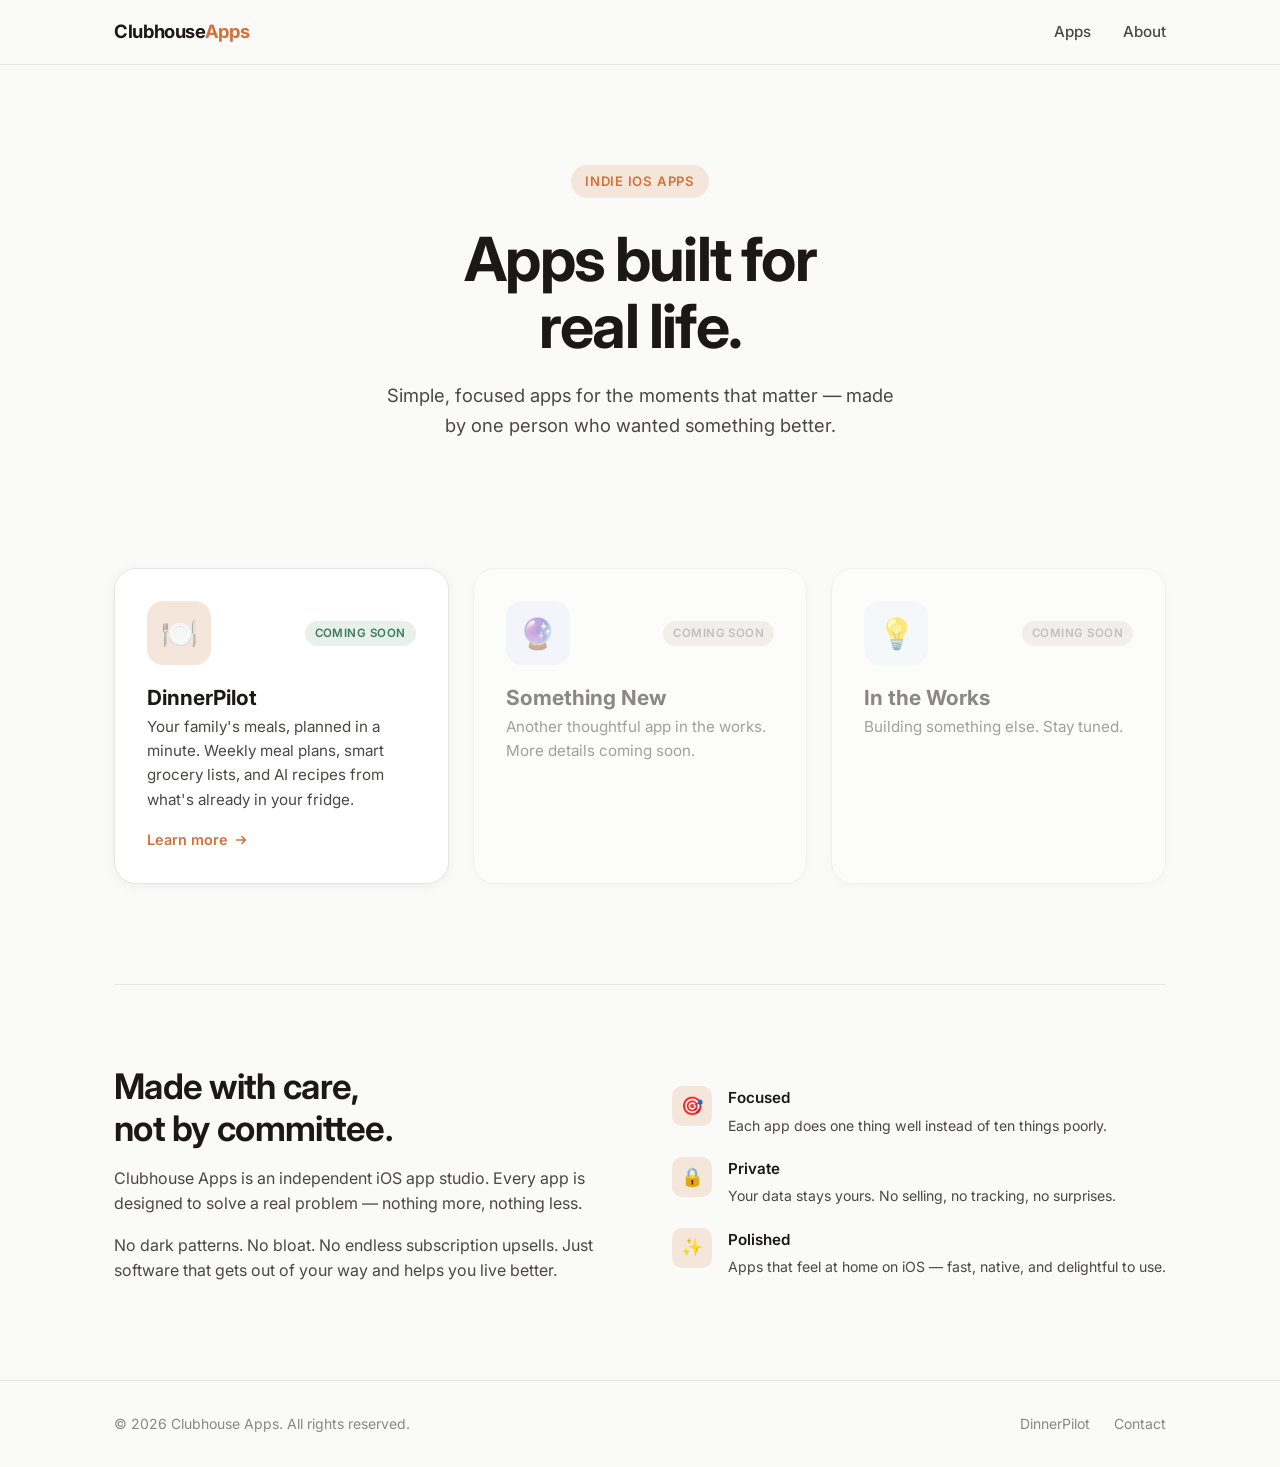
==== index.html @ 5bedc1a0 "Initial site — ClubhouseApps.com + DinnerPilot landing page" ====
<!DOCTYPE html>
<html lang="en">
<head>
  <meta charset="UTF-8" />
  <meta name="viewport" content="width=device-width, initial-scale=1.0" />
  <title>Clubhouse Apps — Apps built for real life</title>
  <meta name="description" content="Clubhouse Apps makes thoughtful iOS apps designed to simplify everyday life for families." />
  <link rel="preconnect" href="https://fonts.googleapis.com" />
  <link rel="preconnect" href="https://fonts.gstatic.com" crossorigin />
  <link href="https://fonts.googleapis.com/css2?family=Inter:wght@400;500;600;700;800&display=swap" rel="stylesheet" />
  <link rel="stylesheet" href="assets/shared.css" />
  <style>
    /* ── Nav ── */
    nav {
      position: sticky; top: 0; z-index: 100;
      background: rgba(250,250,248,0.9); backdrop-filter: blur(12px);
      border-bottom: 1px solid var(--border);
    }
    .nav-inner {
      max-width: 1100px; margin: 0 auto; padding: 0 24px;
      height: 64px; display: flex; align-items: center; justify-content: space-between;
    }
    .wordmark { font-size: 1.15rem; font-weight: 700; letter-spacing: -0.02em; color: var(--ink); }
    .wordmark span { color: var(--dp-orange); }
    .nav-links { display: flex; gap: 32px; }
    .nav-links a { font-size: 0.95rem; font-weight: 500; color: var(--ink-mid); transition: color 0.15s; }
    .nav-links a:hover { color: var(--ink); }

    /* ── Hero ── */
    .hero {
      padding: 100px 0 80px;
      text-align: center;
    }
    .hero-eyebrow {
      display: inline-block;
      background: var(--dp-orange-light); color: var(--dp-orange);
      font-size: 0.82rem; font-weight: 600; letter-spacing: 0.06em; text-transform: uppercase;
      padding: 6px 14px; border-radius: 100px; margin-bottom: 28px;
    }
    .hero h1 { margin-bottom: 20px; max-width: 700px; margin-left: auto; margin-right: auto; }
    .hero p {
      font-size: 1.15rem; color: var(--ink-mid); max-width: 520px;
      margin: 0 auto 48px;
    }

    /* ── Apps grid ── */
    .apps-grid {
      display: grid;
      grid-template-columns: repeat(auto-fill, minmax(300px, 1fr));
      gap: 24px;
      padding-bottom: 100px;
    }
    .app-card {
      padding: 32px;
      display: flex; flex-direction: column; gap: 16px;
      transition: transform 0.2s, box-shadow 0.2s;
    }
    .app-card:hover { transform: translateY(-4px); box-shadow: 0 8px 32px rgba(0,0,0,0.1); }
    .app-card.coming-soon { opacity: 0.5; pointer-events: none; }

    .app-icon {
      width: 64px; height: 64px; border-radius: 16px;
      display: flex; align-items: center; justify-content: center;
      font-size: 30px;
    }
    .app-icon.dp { background: var(--dp-orange-light); }

    .app-card h2 { font-size: 1.3rem; font-weight: 700; }
    .app-card p { font-size: 0.95rem; color: var(--ink-mid); flex: 1; }

    .app-card-link {
      display: inline-flex; align-items: center; gap: 6px;
      font-size: 0.9rem; font-weight: 600; color: var(--dp-orange);
    }
    .app-card-link svg { transition: transform 0.15s; }
    .app-card:hover .app-card-link svg { transform: translateX(3px); }

    .badge {
      display: inline-block;
      font-size: 0.72rem; font-weight: 600; letter-spacing: 0.04em; text-transform: uppercase;
      padding: 3px 10px; border-radius: 100px;
    }
    .badge-live { background: var(--dp-green-light); color: var(--dp-green); }
    .badge-soon { background: var(--border); color: var(--ink-soft); }

    /* ── About ── */
    .about {
      border-top: 1px solid var(--border);
      padding: 80px 0;
      display: grid;
      grid-template-columns: 1fr 1fr;
      gap: 64px;
      align-items: center;
    }
    .about h2 { margin-bottom: 16px; }
    .about p { color: var(--ink-mid); margin-bottom: 16px; }

    .values { display: flex; flex-direction: column; gap: 20px; }
    .value { display: flex; gap: 16px; align-items: flex-start; }
    .value-icon {
      width: 40px; height: 40px; border-radius: 10px;
      background: var(--dp-orange-light); color: var(--dp-orange);
      display: flex; align-items: center; justify-content: center;
      font-size: 18px; flex-shrink: 0;
    }
    .value h3 { font-size: 0.95rem; font-weight: 600; margin-bottom: 4px; }
    .value p { font-size: 0.88rem; color: var(--ink-mid); margin: 0; }

    /* ── Footer ── */
    footer {
      border-top: 1px solid var(--border);
      padding: 32px 0;
    }
    .footer-inner {
      max-width: 1100px; margin: 0 auto; padding: 0 24px;
      display: flex; justify-content: space-between; align-items: center;
      flex-wrap: wrap; gap: 12px;
    }
    footer p { font-size: 0.875rem; color: var(--ink-soft); }
    .footer-links { display: flex; gap: 24px; }
    .footer-links a { font-size: 0.875rem; color: var(--ink-soft); transition: color 0.15s; }
    .footer-links a:hover { color: var(--ink); }

    @media (max-width: 700px) {
      .about { grid-template-columns: 1fr; gap: 40px; }
      .nav-links { display: none; }
      .footer-inner { flex-direction: column; align-items: flex-start; }
    }
  </style>
</head>
<body>

  <nav>
    <div class="nav-inner">
      <a href="/" class="wordmark">Clubhouse<span>Apps</span></a>
      <div class="nav-links">
        <a href="#apps">Apps</a>
        <a href="#about">About</a>
      </div>
    </div>
  </nav>

  <!-- Hero -->
  <section class="hero container">
    <div class="hero-eyebrow">Indie iOS Apps</div>
    <h1 class="display">Apps built for<br>real life.</h1>
    <p class="body">Simple, focused apps for the moments that matter — made by one person who wanted something better.</p>
  </section>

  <!-- Apps -->
  <section id="apps" class="container">
    <div class="apps-grid">

      <!-- DinnerPilot -->
      <a href="/dinnerpilot" class="card app-card">
        <div style="display:flex; align-items:center; justify-content:space-between;">
          <div class="app-icon dp">🍽️</div>
          <span class="badge badge-live">Coming Soon</span>
        </div>
        <div>
          <h2>DinnerPilot</h2>
          <p>Your family's meals, planned in a minute. Weekly meal plans, smart grocery lists, and AI recipes from what's already in your fridge.</p>
        </div>
        <span class="app-card-link">
          Learn more
          <svg width="14" height="14" fill="none" viewBox="0 0 16 16">
            <path d="M3 8h10M9 4l4 4-4 4" stroke="currentColor" stroke-width="1.8" stroke-linecap="round" stroke-linejoin="round"/>
          </svg>
        </span>
      </a>

      <!-- Placeholder 2 -->
      <div class="card app-card coming-soon">
        <div style="display:flex; align-items:center; justify-content:space-between;">
          <div class="app-icon" style="background:#F0EFFF;">🔮</div>
          <span class="badge badge-soon">Coming Soon</span>
        </div>
        <div>
          <h2>Something New</h2>
          <p>Another thoughtful app in the works. More details coming soon.</p>
        </div>
      </div>

      <!-- Placeholder 3 -->
      <div class="card app-card coming-soon">
        <div style="display:flex; align-items:center; justify-content:space-between;">
          <div class="app-icon" style="background:#F0F7FF;">💡</div>
          <span class="badge badge-soon">Coming Soon</span>
        </div>
        <div>
          <h2>In the Works</h2>
          <p>Building something else. Stay tuned.</p>
        </div>
      </div>

    </div>
  </section>

  <!-- About -->
  <section id="about" class="container">
    <div class="about">
      <div>
        <h2 class="headline">Made with care,<br>not by committee.</h2>
        <p>Clubhouse Apps is an independent iOS app studio. Every app is designed to solve a real problem — nothing more, nothing less.</p>
        <p>No dark patterns. No bloat. No endless subscription upsells. Just software that gets out of your way and helps you live better.</p>
      </div>
      <div class="values">
        <div class="value">
          <div class="value-icon">🎯</div>
          <div>
            <h3>Focused</h3>
            <p>Each app does one thing well instead of ten things poorly.</p>
          </div>
        </div>
        <div class="value">
          <div class="value-icon">🔒</div>
          <div>
            <h3>Private</h3>
            <p>Your data stays yours. No selling, no tracking, no surprises.</p>
          </div>
        </div>
        <div class="value">
          <div class="value-icon">✨</div>
          <div>
            <h3>Polished</h3>
            <p>Apps that feel at home on iOS — fast, native, and delightful to use.</p>
          </div>
        </div>
      </div>
    </div>
  </section>

  <footer>
    <div class="footer-inner">
      <p>© 2026 Clubhouse Apps. All rights reserved.</p>
      <div class="footer-links">
        <a href="/dinnerpilot">DinnerPilot</a>
        <a href="mailto:hello@clubhouseapps.com">Contact</a>
      </div>
    </div>
  </footer>

</body>
</html>
---- assets/shared.css ----
*, *::before, *::after { box-sizing: border-box; margin: 0; padding: 0; }

:root {
  --dp-orange:       #D4713B;
  --dp-orange-light: #F5E6DB;
  --dp-green:        #3D7A5F;
  --dp-green-light:  #E8F0EB;
  --dp-purple:       #7B6B9E;
  --ink:             #1A1917;
  --ink-mid:         #4A4845;
  --ink-soft:        #8A8885;
  --surface:         #FAFAF8;
  --card:            #FFFFFF;
  --border:          #E8E6E2;
  --radius-sm:       8px;
  --radius-md:       14px;
  --radius-lg:       22px;
}

html { scroll-behavior: smooth; }

body {
  font-family: 'Inter', system-ui, -apple-system, sans-serif;
  background: var(--surface);
  color: var(--ink);
  line-height: 1.6;
  -webkit-font-smoothing: antialiased;
}

img { display: block; max-width: 100%; }
a { color: inherit; text-decoration: none; }
button { cursor: pointer; border: none; font: inherit; }

/* Typography */
.display { font-size: clamp(2.4rem, 5vw, 3.8rem); font-weight: 700; line-height: 1.1; letter-spacing: -0.03em; }
.headline { font-size: clamp(1.5rem, 3vw, 2.2rem); font-weight: 650; line-height: 1.2; letter-spacing: -0.02em; }
.title { font-size: 1.2rem; font-weight: 600; }
.body { font-size: 1.05rem; line-height: 1.65; }
.caption { font-size: 0.875rem; color: var(--ink-soft); }

/* Layout */
.container { max-width: 1100px; margin: 0 auto; padding: 0 24px; }
.section { padding: 80px 0; }

/* Buttons */
.btn {
  display: inline-flex; align-items: center; gap: 8px;
  padding: 14px 28px; border-radius: var(--radius-md);
  font-size: 1rem; font-weight: 600; transition: opacity 0.15s, transform 0.15s;
}
.btn:hover { opacity: 0.88; transform: translateY(-1px); }
.btn-primary { background: var(--dp-orange); color: #fff; }
.btn-outline { background: transparent; color: var(--dp-orange); border: 2px solid var(--dp-orange); }
.btn-dark { background: var(--ink); color: #fff; }

/* Cards */
.card {
  background: var(--card); border-radius: var(--radius-lg);
  border: 1px solid var(--border);
  box-shadow: 0 2px 12px rgba(0,0,0,0.05);
}
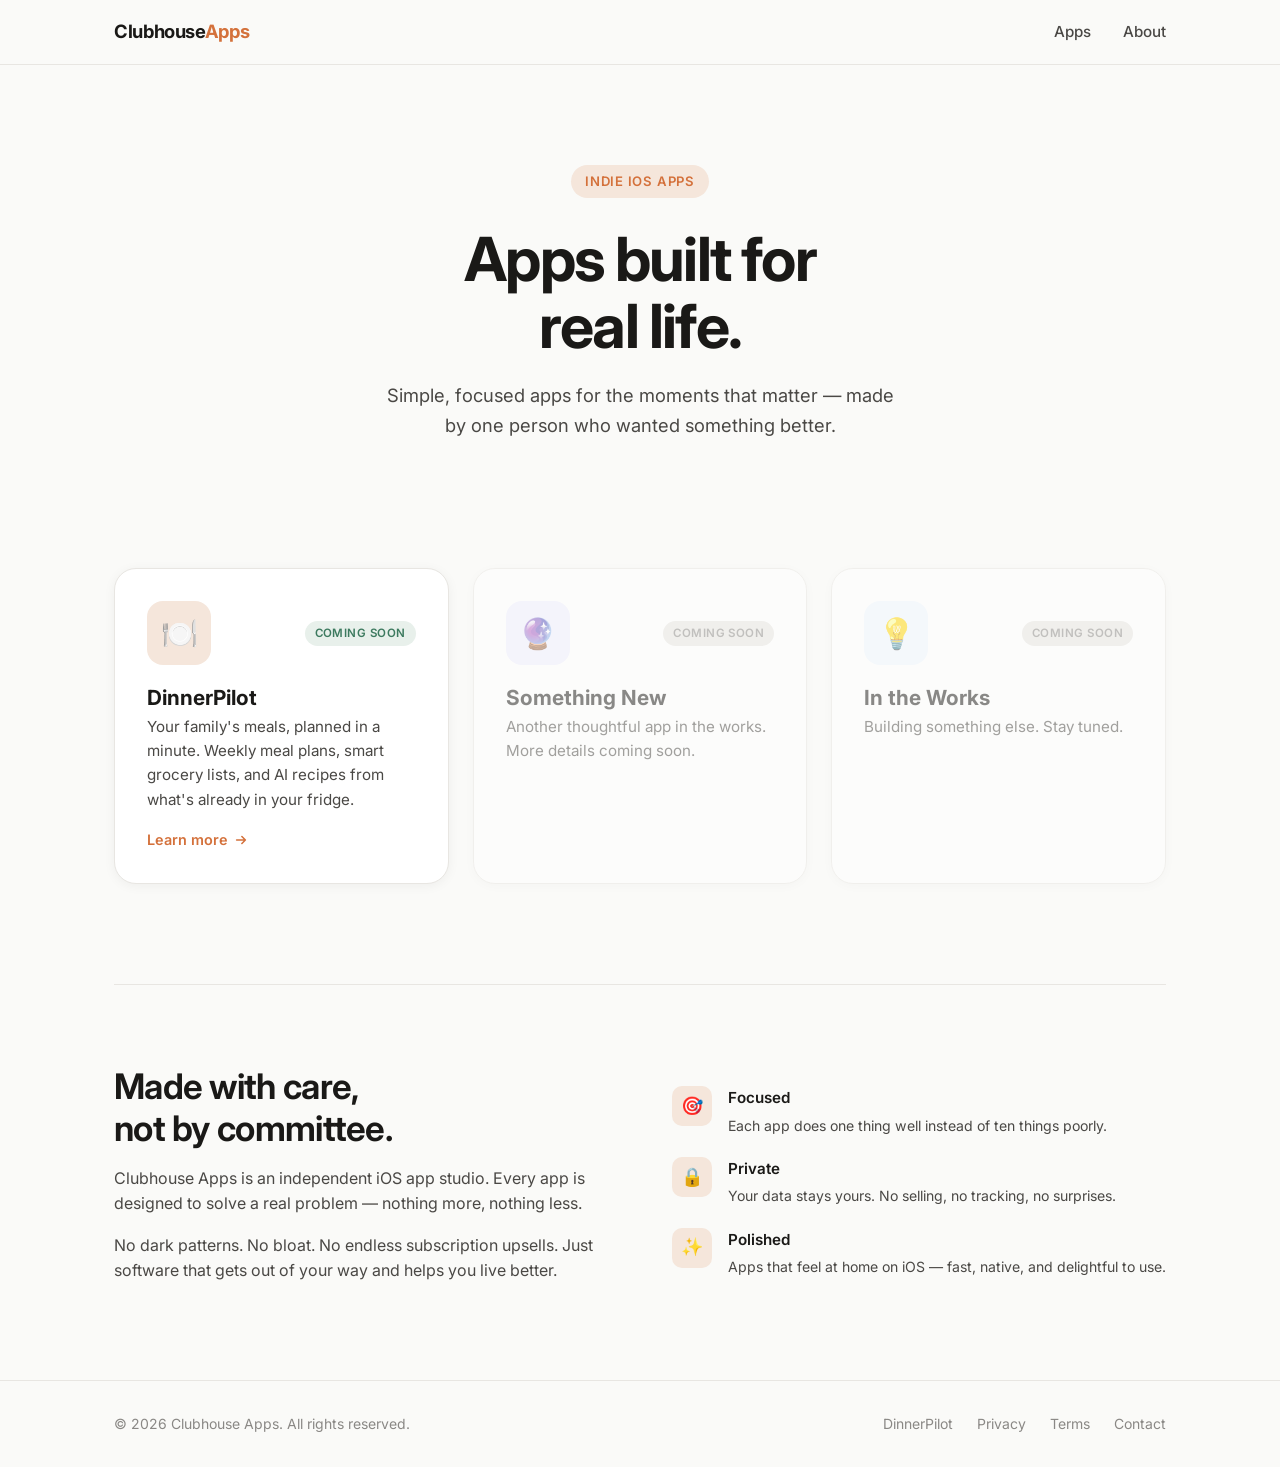
==== commit 34288cf6: "Add Privacy Policy, Terms of Service, Data Deletion pages; update footers" ====
--- a/index.html
+++ b/index.html
@@ -235,7 +235,9 @@
       <p>© 2026 Clubhouse Apps. All rights reserved.</p>
       <div class="footer-links">
         <a href="/dinnerpilot">DinnerPilot</a>
-        <a href="mailto:hello@clubhouseapps.com">Contact</a>
+        <a href="/privacy">Privacy</a>
+        <a href="/terms">Terms</a>
+        <a href="mailto:dave@clubhouseapps.com">Contact</a>
       </div>
     </div>
   </footer>
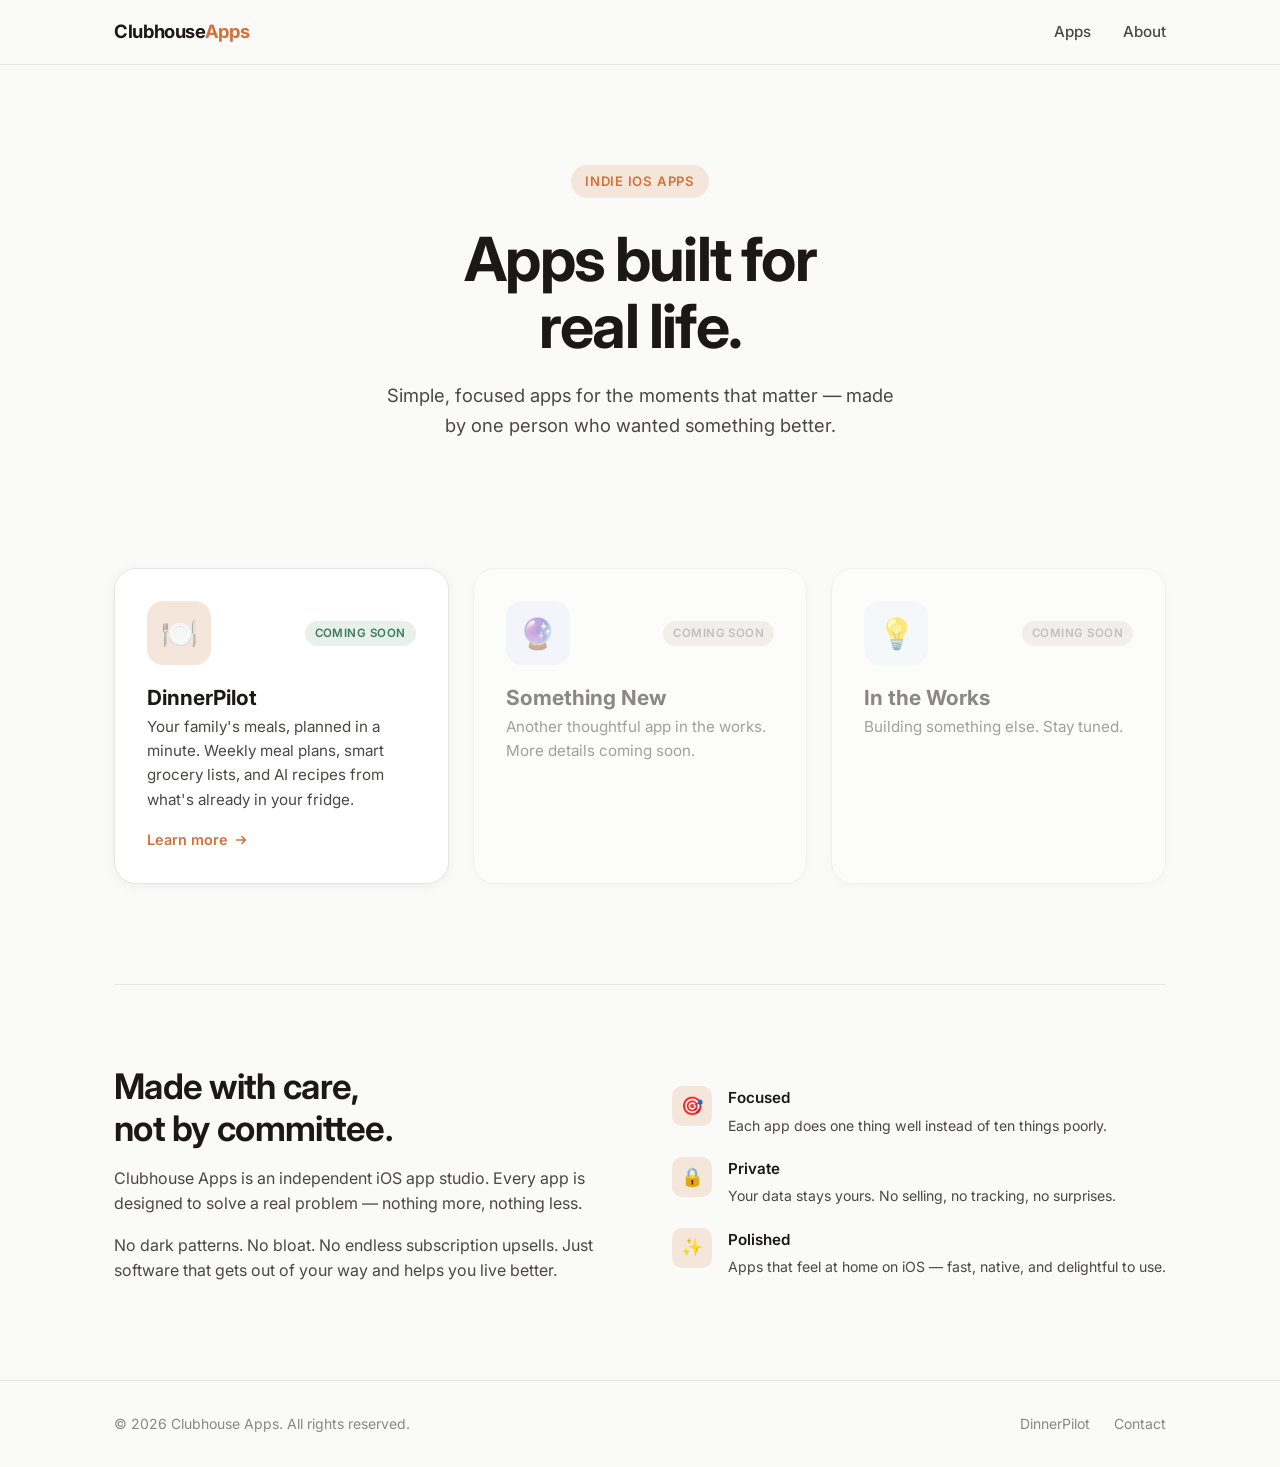
==== commit 3403e0dc: "Move legal pages under /dinnerpilot/ to reflect org structure Privacy Policy, Terms of Service, and " ====
--- a/index.html
+++ b/index.html
@@ -235,8 +235,6 @@
       <p>© 2026 Clubhouse Apps. All rights reserved.</p>
       <div class="footer-links">
         <a href="/dinnerpilot">DinnerPilot</a>
-        <a href="/privacy">Privacy</a>
-        <a href="/terms">Terms</a>
         <a href="mailto:dave@clubhouseapps.com">Contact</a>
       </div>
     </div>
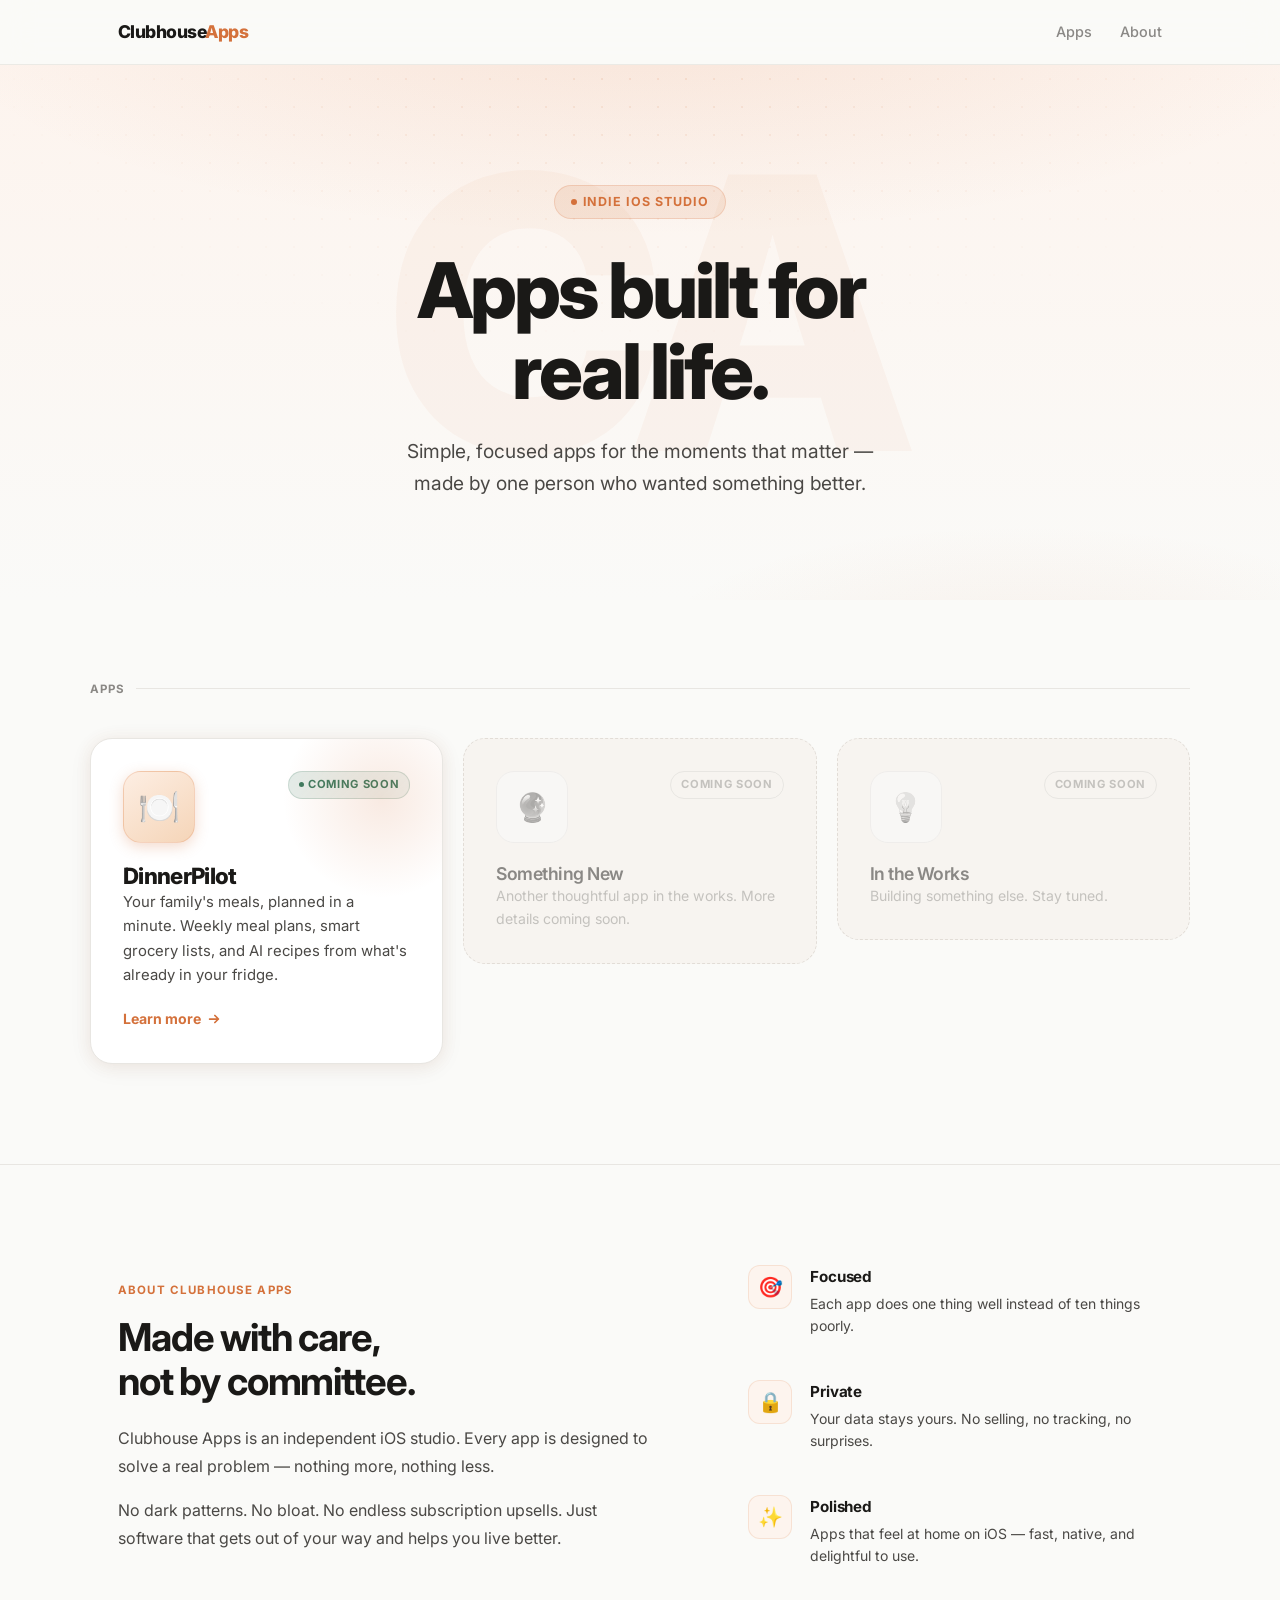
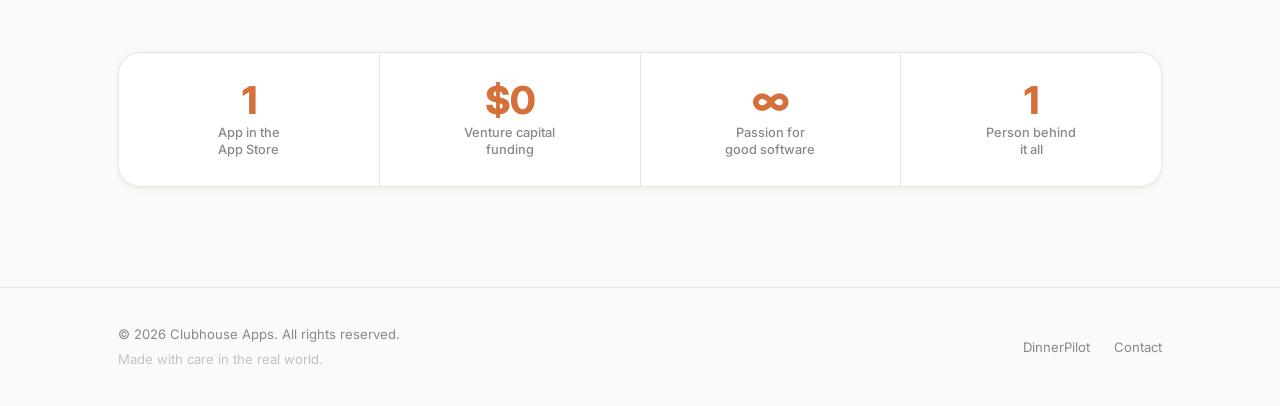
==== commit 9599ff0f: "Full visual redesign — modern, premium look - shared.css: expanded token set (warm shadows, deeper o" ====
--- a/index.html
+++ b/index.html
@@ -10,120 +10,321 @@
   <link href="https://fonts.googleapis.com/css2?family=Inter:wght@400;500;600;700;800&display=swap" rel="stylesheet" />
   <link rel="stylesheet" href="assets/shared.css" />
   <style>
+
     /* ── Nav ── */
-    nav {
-      position: sticky; top: 0; z-index: 100;
-      background: rgba(250,250,248,0.9); backdrop-filter: blur(12px);
-      border-bottom: 1px solid var(--border);
-    }
-    .nav-inner {
-      max-width: 1100px; margin: 0 auto; padding: 0 24px;
-      height: 64px; display: flex; align-items: center; justify-content: space-between;
-    }
-    .wordmark { font-size: 1.15rem; font-weight: 700; letter-spacing: -0.02em; color: var(--ink); }
+    .wordmark {
+      font-size: 1.1rem; font-weight: 800;
+      letter-spacing: -0.03em; color: var(--ink);
+    }
     .wordmark span { color: var(--dp-orange); }
-    .nav-links { display: flex; gap: 32px; }
-    .nav-links a { font-size: 0.95rem; font-weight: 500; color: var(--ink-mid); transition: color 0.15s; }
+    .nav-links { display: flex; gap: 28px; }
+    .nav-links a {
+      font-size: 0.9rem; font-weight: 500;
+      color: var(--ink-soft); transition: color 0.15s;
+    }
     .nav-links a:hover { color: var(--ink); }
 
     /* ── Hero ── */
     .hero {
-      padding: 100px 0 80px;
+      position: relative; overflow: hidden;
+      padding: 120px 0 100px;
       text-align: center;
     }
+
+    /* Warm gradient backdrop */
+    .hero::before {
+      content: '';
+      position: absolute; inset: 0;
+      background:
+        radial-gradient(ellipse 80% 60% at 50% -10%, rgba(212,113,59,0.12) 0%, transparent 70%),
+        radial-gradient(ellipse 50% 40% at 80% 110%, rgba(212,113,59,0.07) 0%, transparent 60%),
+        linear-gradient(180deg, var(--dp-orange-pale) 0%, var(--surface) 100%);
+      z-index: 0;
+    }
+
+    /* Decorative dot-grid */
+    .hero::after {
+      content: '';
+      position: absolute; inset: 0;
+      background-image: radial-gradient(circle, rgba(212,113,59,0.12) 1px, transparent 1px);
+      background-size: 28px 28px;
+      mask-image: radial-gradient(ellipse 70% 70% at 50% 0%, black 0%, transparent 80%);
+      -webkit-mask-image: radial-gradient(ellipse 70% 70% at 50% 0%, black 0%, transparent 80%);
+      z-index: 0;
+    }
+
+    .hero-inner {
+      position: relative; z-index: 1;
+      max-width: 1100px; margin: 0 auto; padding: 0 28px;
+    }
+
+    /* Faint "CA" monogram */
+    .hero-monogram {
+      position: absolute;
+      top: 50%; left: 50%;
+      transform: translate(-50%, -55%);
+      font-size: clamp(220px, 30vw, 380px);
+      font-weight: 800;
+      letter-spacing: -0.05em;
+      color: rgba(212,113,59,0.05);
+      line-height: 1;
+      user-select: none;
+      pointer-events: none;
+      z-index: 0;
+    }
+
     .hero-eyebrow {
-      display: inline-block;
-      background: var(--dp-orange-light); color: var(--dp-orange);
-      font-size: 0.82rem; font-weight: 600; letter-spacing: 0.06em; text-transform: uppercase;
-      padding: 6px 14px; border-radius: 100px; margin-bottom: 28px;
-    }
-    .hero h1 { margin-bottom: 20px; max-width: 700px; margin-left: auto; margin-right: auto; }
-    .hero p {
-      font-size: 1.15rem; color: var(--ink-mid); max-width: 520px;
-      margin: 0 auto 48px;
-    }
-
-    /* ── Apps grid ── */
+      display: inline-flex; align-items: center; gap: 6px;
+      background: rgba(212,113,59,0.12);
+      border: 1px solid rgba(212,113,59,0.2);
+      color: var(--dp-orange);
+      font-size: 0.78rem; font-weight: 700;
+      letter-spacing: 0.08em; text-transform: uppercase;
+      padding: 6px 16px; border-radius: 100px; margin-bottom: 32px;
+    }
+    .hero-eyebrow::before {
+      content: '';
+      width: 6px; height: 6px;
+      border-radius: 50%;
+      background: var(--dp-orange);
+    }
+
+    .hero h1 {
+      max-width: 780px;
+      margin: 0 auto 24px;
+    }
+
+    .hero-sub {
+      font-size: 1.2rem;
+      color: var(--ink-mid);
+      max-width: 500px;
+      margin: 0 auto 0;
+      line-height: 1.65;
+    }
+
+    /* ── Section label ── */
+    .section-label {
+      display: flex; align-items: center; gap: 10px;
+      margin-bottom: 40px;
+    }
+    .section-label span {
+      font-size: 0.72rem; font-weight: 700;
+      letter-spacing: 0.1em; text-transform: uppercase;
+      color: var(--ink-soft);
+    }
+    .section-label::after {
+      content: ''; flex: 1;
+      height: 1px; background: var(--border);
+    }
+
+    /* ── Apps section ── */
+    .apps-section { padding: 80px 0 100px; }
+
     .apps-grid {
       display: grid;
-      grid-template-columns: repeat(auto-fill, minmax(300px, 1fr));
-      gap: 24px;
-      padding-bottom: 100px;
-    }
+      grid-template-columns: 1fr 1fr 1fr;
+      gap: 20px;
+      align-items: start;
+    }
+
+    /* Live app card — prominent */
     .app-card {
       padding: 32px;
-      display: flex; flex-direction: column; gap: 16px;
-      transition: transform 0.2s, box-shadow 0.2s;
-    }
-    .app-card:hover { transform: translateY(-4px); box-shadow: 0 8px 32px rgba(0,0,0,0.1); }
-    .app-card.coming-soon { opacity: 0.5; pointer-events: none; }
-
+      display: flex; flex-direction: column; gap: 20px;
+      transition: transform 0.22s var(--ease-out), box-shadow 0.22s var(--ease-out);
+      position: relative; overflow: hidden;
+    }
+    .app-card:hover {
+      transform: translateY(-6px);
+      box-shadow: var(--shadow-float);
+    }
+    .app-card-live {
+      grid-column: 1;
+      grid-row: 1;
+    }
+
+    /* Warm illustrated bg inside the DinnerPilot card */
+    .app-card-live::before {
+      content: '';
+      position: absolute; top: -40px; right: -40px;
+      width: 200px; height: 200px;
+      border-radius: 50%;
+      background: radial-gradient(circle, rgba(212,113,59,0.15) 0%, transparent 70%);
+      pointer-events: none;
+    }
+
+    .app-icon-wrap {
+      display: flex; align-items: flex-start; justify-content: space-between;
+    }
     .app-icon {
-      width: 64px; height: 64px; border-radius: 16px;
+      width: 72px; height: 72px; border-radius: 18px;
       display: flex; align-items: center; justify-content: center;
-      font-size: 30px;
-    }
-    .app-icon.dp { background: var(--dp-orange-light); }
-
-    .app-card h2 { font-size: 1.3rem; font-weight: 700; }
-    .app-card p { font-size: 0.95rem; color: var(--ink-mid); flex: 1; }
+      font-size: 34px; flex-shrink: 0;
+      box-shadow: 0 4px 14px rgba(212,113,59,0.25);
+    }
+    .app-icon.dp {
+      background: linear-gradient(145deg, #FDEEE3 0%, #F5D5B8 100%);
+      border: 1px solid rgba(212,113,59,0.2);
+    }
+
+    .badge {
+      display: inline-flex; align-items: center; gap: 4px;
+      font-size: 0.7rem; font-weight: 700;
+      letter-spacing: 0.06em; text-transform: uppercase;
+      padding: 4px 10px; border-radius: 100px;
+    }
+    .badge-live {
+      background: linear-gradient(135deg, rgba(61,122,95,0.15) 0%, rgba(61,122,95,0.08) 100%);
+      color: var(--dp-green);
+      border: 1px solid rgba(61,122,95,0.2);
+    }
+    .badge-live::before {
+      content: '';
+      width: 5px; height: 5px;
+      border-radius: 50%;
+      background: var(--dp-green);
+    }
+    .badge-soon {
+      background: var(--surface-warm);
+      color: var(--ink-faint);
+      border: 1px solid var(--border);
+    }
+
+    .app-card h2 {
+      font-size: 1.4rem; font-weight: 800;
+      letter-spacing: -0.03em; line-height: 1.2;
+    }
+    .app-card p { font-size: 0.93rem; color: var(--ink-mid); line-height: 1.65; flex: 1; }
 
     .app-card-link {
       display: inline-flex; align-items: center; gap: 6px;
-      font-size: 0.9rem; font-weight: 600; color: var(--dp-orange);
-    }
-    .app-card-link svg { transition: transform 0.15s; }
-    .app-card:hover .app-card-link svg { transform: translateX(3px); }
-
-    .badge {
-      display: inline-block;
-      font-size: 0.72rem; font-weight: 600; letter-spacing: 0.04em; text-transform: uppercase;
-      padding: 3px 10px; border-radius: 100px;
-    }
-    .badge-live { background: var(--dp-green-light); color: var(--dp-green); }
-    .badge-soon { background: var(--border); color: var(--ink-soft); }
+      font-size: 0.88rem; font-weight: 700;
+      color: var(--dp-orange);
+    }
+    .app-card-link svg { transition: transform 0.18s var(--ease-out); }
+    .app-card:hover .app-card-link svg { transform: translateX(4px); }
+
+    /* Placeholder cards — clearly secondary */
+    .app-card-placeholder {
+      opacity: 1;
+      background: var(--surface-warm);
+      border: 1px dashed var(--border-warm);
+      box-shadow: none;
+    }
+    .app-card-placeholder h2 { color: var(--ink-soft); font-size: 1.1rem; font-weight: 600; }
+    .app-card-placeholder p { color: var(--ink-faint); font-size: 0.88rem; }
+    .app-card-placeholder .app-icon {
+      background: var(--surface);
+      border: 1px solid var(--border);
+      box-shadow: none;
+      filter: saturate(0) opacity(0.5);
+    }
+    .app-card-placeholder:hover {
+      transform: none;
+      box-shadow: none;
+    }
+
+    /* ── Stats row ── */
+    .stats-row {
+      display: flex; gap: 0;
+      border: 1px solid var(--border);
+      border-radius: var(--radius-lg);
+      overflow: hidden;
+      background: var(--card);
+      box-shadow: var(--shadow-soft);
+    }
+    .stat {
+      flex: 1; padding: 28px 24px;
+      text-align: center;
+      border-right: 1px solid var(--border);
+    }
+    .stat:last-child { border-right: none; }
+    .stat-value {
+      font-size: clamp(1.8rem, 3vw, 2.4rem);
+      font-weight: 800;
+      letter-spacing: -0.04em;
+      color: var(--dp-orange);
+      line-height: 1;
+      margin-bottom: 6px;
+    }
+    .stat-label {
+      font-size: 0.8rem; font-weight: 500;
+      color: var(--ink-soft);
+      line-height: 1.3;
+    }
 
     /* ── About ── */
-    .about {
+    .about-section {
+      padding: 80px 0 100px;
       border-top: 1px solid var(--border);
-      padding: 80px 0;
+    }
+    .about-grid {
       display: grid;
-      grid-template-columns: 1fr 1fr;
-      gap: 64px;
+      grid-template-columns: 1.1fr 0.9fr;
+      gap: 80px;
       align-items: center;
-    }
-    .about h2 { margin-bottom: 16px; }
-    .about p { color: var(--ink-mid); margin-bottom: 16px; }
-
-    .values { display: flex; flex-direction: column; gap: 20px; }
-    .value { display: flex; gap: 16px; align-items: flex-start; }
+      margin-bottom: 64px;
+    }
+    .about-eyebrow {
+      font-size: 0.72rem; font-weight: 700;
+      letter-spacing: 0.1em; text-transform: uppercase;
+      color: var(--dp-orange); margin-bottom: 16px;
+    }
+    .about-grid h2 { margin-bottom: 20px; }
+    .about-grid p { color: var(--ink-mid); margin-bottom: 16px; font-size: 1rem; line-height: 1.75; }
+    .about-grid p:last-child { margin-bottom: 0; }
+
+    .values { display: flex; flex-direction: column; gap: 2px; }
+    .value {
+      display: flex; gap: 18px; align-items: flex-start;
+      padding: 20px; border-radius: var(--radius-md);
+      transition: background 0.15s;
+    }
+    .value:hover { background: var(--dp-orange-pale); }
     .value-icon {
-      width: 40px; height: 40px; border-radius: 10px;
-      background: var(--dp-orange-light); color: var(--dp-orange);
+      width: 44px; height: 44px; border-radius: 12px;
+      background: var(--dp-orange-pale);
+      border: 1px solid rgba(212,113,59,0.15);
+      color: var(--dp-orange);
       display: flex; align-items: center; justify-content: center;
-      font-size: 18px; flex-shrink: 0;
-    }
-    .value h3 { font-size: 0.95rem; font-weight: 600; margin-bottom: 4px; }
-    .value p { font-size: 0.88rem; color: var(--ink-mid); margin: 0; }
+      font-size: 20px; flex-shrink: 0;
+    }
+    .value h3 { font-size: 0.95rem; font-weight: 700; margin-bottom: 4px; letter-spacing: -0.01em; }
+    .value p { font-size: 0.875rem; color: var(--ink-mid); margin: 0; line-height: 1.6; }
 
     /* ── Footer ── */
     footer {
       border-top: 1px solid var(--border);
-      padding: 32px 0;
+      padding: 36px 0;
     }
     .footer-inner {
-      max-width: 1100px; margin: 0 auto; padding: 0 24px;
+      max-width: 1100px; margin: 0 auto; padding: 0 28px;
       display: flex; justify-content: space-between; align-items: center;
-      flex-wrap: wrap; gap: 12px;
-    }
-    footer p { font-size: 0.875rem; color: var(--ink-soft); }
-    .footer-links { display: flex; gap: 24px; }
-    .footer-links a { font-size: 0.875rem; color: var(--ink-soft); transition: color 0.15s; }
+      flex-wrap: wrap; gap: 14px;
+    }
+    .footer-left { display: flex; flex-direction: column; gap: 4px; }
+    footer p { font-size: 0.82rem; color: var(--ink-soft); }
+    .footer-made {
+      font-size: 0.82rem; color: var(--ink-faint);
+    }
+    .footer-links { display: flex; gap: 24px; align-items: center; }
+    .footer-links a {
+      font-size: 0.82rem; color: var(--ink-soft);
+      transition: color 0.15s;
+    }
     .footer-links a:hover { color: var(--ink); }
 
-    @media (max-width: 700px) {
-      .about { grid-template-columns: 1fr; gap: 40px; }
+    /* ── Responsive ── */
+    @media (max-width: 860px) {
+      .apps-grid { grid-template-columns: 1fr; }
+      .about-grid { grid-template-columns: 1fr; gap: 48px; }
+      .stats-row { flex-direction: column; border-radius: var(--radius-md); }
+      .stat { border-right: none; border-bottom: 1px solid var(--border); }
+      .stat:last-child { border-bottom: none; }
+    }
+    @media (max-width: 600px) {
       .nav-links { display: none; }
+      .hero { padding: 80px 0 72px; }
       .footer-inner { flex-direction: column; align-items: flex-start; }
     }
   </style>
@@ -141,19 +342,25 @@
   </nav>
 
   <!-- Hero -->
-  <section class="hero container">
-    <div class="hero-eyebrow">Indie iOS Apps</div>
-    <h1 class="display">Apps built for<br>real life.</h1>
-    <p class="body">Simple, focused apps for the moments that matter — made by one person who wanted something better.</p>
+  <section class="hero">
+    <div class="hero-monogram">CA</div>
+    <div class="hero-inner">
+      <div class="hero-eyebrow">Indie iOS Studio</div>
+      <h1 class="display">Apps built for<br>real life.</h1>
+      <p class="hero-sub">Simple, focused apps for the moments that matter — made by one person who wanted something better.</p>
+    </div>
   </section>
 
   <!-- Apps -->
-  <section id="apps" class="container">
+  <section id="apps" class="apps-section container">
+    <div class="section-label">
+      <span>Apps</span>
+    </div>
     <div class="apps-grid">
 
-      <!-- DinnerPilot -->
-      <a href="/dinnerpilot" class="card app-card">
-        <div style="display:flex; align-items:center; justify-content:space-between;">
+      <!-- DinnerPilot — live card -->
+      <a href="/dinnerpilot" class="card app-card app-card-live">
+        <div class="app-icon-wrap">
           <div class="app-icon dp">🍽️</div>
           <span class="badge badge-live">Coming Soon</span>
         </div>
@@ -164,15 +371,15 @@
         <span class="app-card-link">
           Learn more
           <svg width="14" height="14" fill="none" viewBox="0 0 16 16">
-            <path d="M3 8h10M9 4l4 4-4 4" stroke="currentColor" stroke-width="1.8" stroke-linecap="round" stroke-linejoin="round"/>
+            <path d="M3 8h10M9 4l4 4-4 4" stroke="currentColor" stroke-width="2" stroke-linecap="round" stroke-linejoin="round"/>
           </svg>
         </span>
       </a>
 
       <!-- Placeholder 2 -->
-      <div class="card app-card coming-soon">
-        <div style="display:flex; align-items:center; justify-content:space-between;">
-          <div class="app-icon" style="background:#F0EFFF;">🔮</div>
+      <div class="card app-card app-card-placeholder">
+        <div class="app-icon-wrap">
+          <div class="app-icon" style="font-size:28px;">🔮</div>
           <span class="badge badge-soon">Coming Soon</span>
         </div>
         <div>
@@ -182,9 +389,9 @@
       </div>
 
       <!-- Placeholder 3 -->
-      <div class="card app-card coming-soon">
-        <div style="display:flex; align-items:center; justify-content:space-between;">
-          <div class="app-icon" style="background:#F0F7FF;">💡</div>
+      <div class="card app-card app-card-placeholder">
+        <div class="app-icon-wrap">
+          <div class="app-icon" style="font-size:28px;">💡</div>
           <span class="badge badge-soon">Coming Soon</span>
         </div>
         <div>
@@ -197,42 +404,70 @@
   </section>
 
   <!-- About -->
-  <section id="about" class="container">
-    <div class="about">
-      <div>
-        <h2 class="headline">Made with care,<br>not by committee.</h2>
-        <p>Clubhouse Apps is an independent iOS app studio. Every app is designed to solve a real problem — nothing more, nothing less.</p>
-        <p>No dark patterns. No bloat. No endless subscription upsells. Just software that gets out of your way and helps you live better.</p>
-      </div>
-      <div class="values">
-        <div class="value">
-          <div class="value-icon">🎯</div>
-          <div>
-            <h3>Focused</h3>
-            <p>Each app does one thing well instead of ten things poorly.</p>
+  <section id="about" class="about-section">
+    <div class="container">
+
+      <div class="about-grid">
+        <div>
+          <div class="about-eyebrow">About Clubhouse Apps</div>
+          <h2 class="headline">Made with care,<br>not by committee.</h2>
+          <p>Clubhouse Apps is an independent iOS studio. Every app is designed to solve a real problem — nothing more, nothing less.</p>
+          <p>No dark patterns. No bloat. No endless subscription upsells. Just software that gets out of your way and helps you live better.</p>
+        </div>
+        <div class="values">
+          <div class="value">
+            <div class="value-icon">🎯</div>
+            <div>
+              <h3>Focused</h3>
+              <p>Each app does one thing well instead of ten things poorly.</p>
+            </div>
           </div>
-        </div>
-        <div class="value">
-          <div class="value-icon">🔒</div>
-          <div>
-            <h3>Private</h3>
-            <p>Your data stays yours. No selling, no tracking, no surprises.</p>
+          <div class="value">
+            <div class="value-icon">🔒</div>
+            <div>
+              <h3>Private</h3>
+              <p>Your data stays yours. No selling, no tracking, no surprises.</p>
+            </div>
           </div>
-        </div>
-        <div class="value">
-          <div class="value-icon">✨</div>
-          <div>
-            <h3>Polished</h3>
-            <p>Apps that feel at home on iOS — fast, native, and delightful to use.</p>
+          <div class="value">
+            <div class="value-icon">✨</div>
+            <div>
+              <h3>Polished</h3>
+              <p>Apps that feel at home on iOS — fast, native, and delightful to use.</p>
+            </div>
           </div>
         </div>
       </div>
+
+      <!-- Stats row -->
+      <div class="stats-row">
+        <div class="stat">
+          <div class="stat-value">1</div>
+          <div class="stat-label">App in the<br>App Store</div>
+        </div>
+        <div class="stat">
+          <div class="stat-value">$0</div>
+          <div class="stat-label">Venture capital<br>funding</div>
+        </div>
+        <div class="stat">
+          <div class="stat-value">∞</div>
+          <div class="stat-label">Passion for<br>good software</div>
+        </div>
+        <div class="stat">
+          <div class="stat-value">1</div>
+          <div class="stat-label">Person behind<br>it all</div>
+        </div>
+      </div>
+
     </div>
   </section>
 
   <footer>
     <div class="footer-inner">
-      <p>© 2026 Clubhouse Apps. All rights reserved.</p>
+      <div class="footer-left">
+        <p>© 2026 Clubhouse Apps. All rights reserved.</p>
+        <span class="footer-made">Made with care in the real world.</span>
+      </div>
       <div class="footer-links">
         <a href="/dinnerpilot">DinnerPilot</a>
         <a href="mailto:dave@clubhouseapps.com">Contact</a>
--- a/assets/shared.css
+++ b/assets/shared.css
@@ -1,20 +1,45 @@
 *, *::before, *::after { box-sizing: border-box; margin: 0; padding: 0; }
 
 :root {
-  --dp-orange:       #D4713B;
-  --dp-orange-light: #F5E6DB;
-  --dp-green:        #3D7A5F;
-  --dp-green-light:  #E8F0EB;
-  --dp-purple:       #7B6B9E;
-  --ink:             #1A1917;
-  --ink-mid:         #4A4845;
-  --ink-soft:        #8A8885;
-  --surface:         #FAFAF8;
-  --card:            #FFFFFF;
-  --border:          #E8E6E2;
-  --radius-sm:       8px;
-  --radius-md:       14px;
-  --radius-lg:       22px;
+  /* Brand colors */
+  --dp-orange:        #D4713B;
+  --dp-orange-deep:   #B85E2A;
+  --dp-orange-light:  #F5E6DB;
+  --dp-orange-pale:   #FDF4EE;
+  --dp-green:         #3D7A5F;
+  --dp-green-light:   #E8F0EB;
+  --dp-purple:        #7B6B9E;
+
+  /* Ink scale */
+  --ink:              #1A1917;
+  --ink-mid:          #4A4845;
+  --ink-soft:         #8A8885;
+  --ink-faint:        #C4C2BE;
+
+  /* Surfaces */
+  --surface:          #FAFAF8;
+  --surface-warm:     #F7F4F0;
+  --card:             #FFFFFF;
+  --card-warm:        #FDFCFA;
+
+  /* Borders */
+  --border:           #E8E6E2;
+  --border-warm:      #E2DDD7;
+
+  /* Shadows — warm-tinted */
+  --shadow-soft:      0 1px 4px rgba(212,113,59,0.06), 0 2px 10px rgba(0,0,0,0.04);
+  --shadow-card:      0 2px 16px rgba(212,113,59,0.08), 0 4px 24px rgba(0,0,0,0.06);
+  --shadow-float:     0 8px 40px rgba(212,113,59,0.15), 0 16px 60px rgba(0,0,0,0.1);
+  --shadow-orange:    0 8px 32px rgba(212,113,59,0.35);
+
+  /* Shape */
+  --radius-sm:        8px;
+  --radius-md:        14px;
+  --radius-lg:        22px;
+  --radius-xl:        32px;
+
+  /* Transitions */
+  --ease-out:         cubic-bezier(0.22, 1, 0.36, 1);
 }
 
 html { scroll-behavior: smooth; }
@@ -25,37 +50,96 @@
   color: var(--ink);
   line-height: 1.6;
   -webkit-font-smoothing: antialiased;
+  -moz-osx-font-smoothing: grayscale;
 }
 
 img { display: block; max-width: 100%; }
 a { color: inherit; text-decoration: none; }
 button { cursor: pointer; border: none; font: inherit; }
 
-/* Typography */
-.display { font-size: clamp(2.4rem, 5vw, 3.8rem); font-weight: 700; line-height: 1.1; letter-spacing: -0.03em; }
-.headline { font-size: clamp(1.5rem, 3vw, 2.2rem); font-weight: 650; line-height: 1.2; letter-spacing: -0.02em; }
-.title { font-size: 1.2rem; font-weight: 600; }
-.body { font-size: 1.05rem; line-height: 1.65; }
+/* ── Typography ── */
+.display {
+  font-size: clamp(2.8rem, 6vw, 4.8rem);
+  font-weight: 800;
+  line-height: 1.05;
+  letter-spacing: -0.04em;
+}
+.headline {
+  font-size: clamp(1.6rem, 3.2vw, 2.4rem);
+  font-weight: 700;
+  line-height: 1.15;
+  letter-spacing: -0.03em;
+}
+.title { font-size: 1.2rem; font-weight: 600; letter-spacing: -0.01em; }
+.body { font-size: 1.05rem; line-height: 1.7; }
 .caption { font-size: 0.875rem; color: var(--ink-soft); }
+.overline {
+  font-size: 0.75rem; font-weight: 700;
+  letter-spacing: 0.1em; text-transform: uppercase;
+  color: var(--ink-soft);
+}
 
-/* Layout */
-.container { max-width: 1100px; margin: 0 auto; padding: 0 24px; }
-.section { padding: 80px 0; }
+/* ── Layout ── */
+.container { max-width: 1100px; margin: 0 auto; padding: 0 28px; }
+.section { padding: 96px 0; }
 
-/* Buttons */
+/* ── Buttons ── */
 .btn {
-  display: inline-flex; align-items: center; gap: 8px;
+  display: inline-flex; align-items: center; justify-content: center; gap: 8px;
   padding: 14px 28px; border-radius: var(--radius-md);
-  font-size: 1rem; font-weight: 600; transition: opacity 0.15s, transform 0.15s;
+  font-size: 1rem; font-weight: 600;
+  transition: transform 0.18s var(--ease-out), box-shadow 0.18s var(--ease-out), opacity 0.15s;
+  position: relative;
 }
-.btn:hover { opacity: 0.88; transform: translateY(-1px); }
-.btn-primary { background: var(--dp-orange); color: #fff; }
-.btn-outline { background: transparent; color: var(--dp-orange); border: 2px solid var(--dp-orange); }
-.btn-dark { background: var(--ink); color: #fff; }
+.btn:hover { transform: translateY(-2px); }
+.btn:active { transform: translateY(0); }
 
-/* Cards */
+.btn-primary {
+  background: linear-gradient(145deg, var(--dp-orange) 0%, var(--dp-orange-deep) 100%);
+  color: #fff;
+  box-shadow: 0 2px 8px rgba(212,113,59,0.3), 0 1px 2px rgba(0,0,0,0.1);
+}
+.btn-primary:hover {
+  box-shadow: 0 6px 20px rgba(212,113,59,0.4), 0 2px 8px rgba(0,0,0,0.12);
+}
+
+.btn-outline {
+  background: transparent;
+  color: var(--dp-orange);
+  border: 1.5px solid var(--border-warm);
+  box-shadow: var(--shadow-soft);
+}
+.btn-outline:hover {
+  border-color: var(--dp-orange);
+  background: var(--dp-orange-pale);
+}
+
+.btn-dark {
+  background: var(--ink);
+  color: #fff;
+  box-shadow: 0 2px 8px rgba(0,0,0,0.2);
+}
+.btn-dark:hover {
+  box-shadow: 0 6px 20px rgba(0,0,0,0.25);
+}
+
+/* ── Cards ── */
 .card {
-  background: var(--card); border-radius: var(--radius-lg);
+  background: var(--card);
+  border-radius: var(--radius-lg);
   border: 1px solid var(--border);
-  box-shadow: 0 2px 12px rgba(0,0,0,0.05);
+  box-shadow: var(--shadow-card);
 }
+
+/* ── Nav shared ── */
+nav {
+  position: sticky; top: 0; z-index: 100;
+  background: rgba(250,250,248,0.88);
+  backdrop-filter: blur(16px) saturate(180%);
+  -webkit-backdrop-filter: blur(16px) saturate(180%);
+  border-bottom: 1px solid rgba(232,230,226,0.8);
+}
+.nav-inner {
+  max-width: 1100px; margin: 0 auto; padding: 0 28px;
+  height: 64px; display: flex; align-items: center; justify-content: space-between;
+}
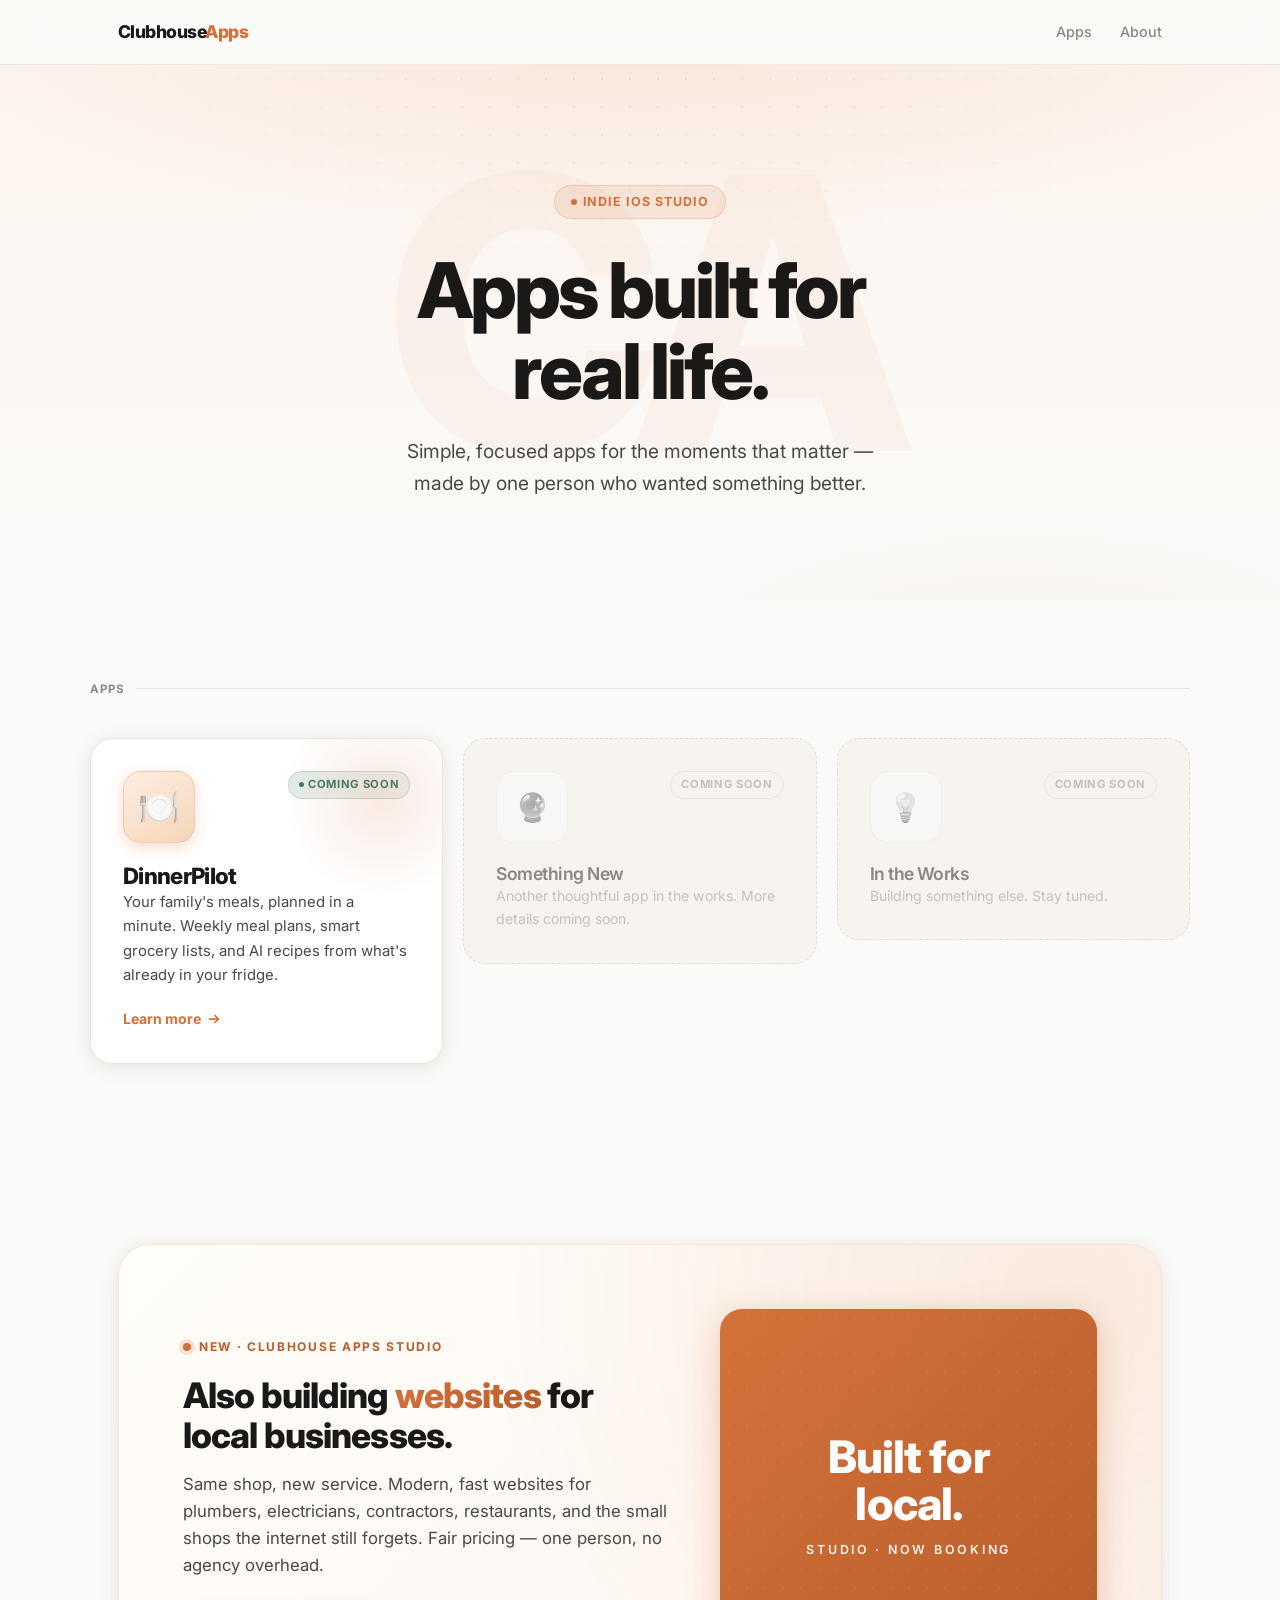
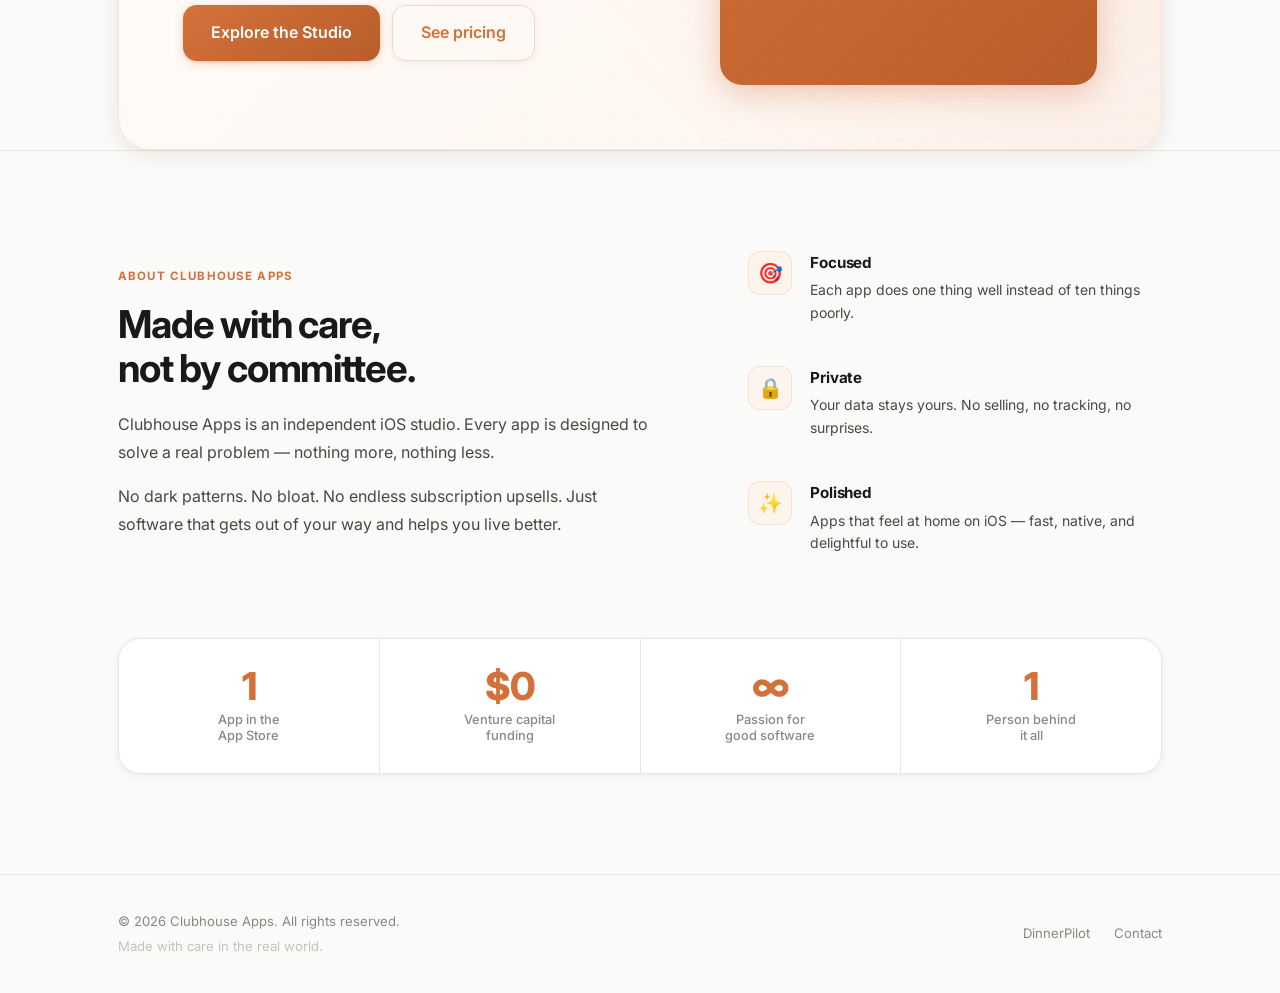
==== commit 3789722e: "Add Clubhouse Apps Studio — service page + homepage promo section" ====
--- a/index.html
+++ b/index.html
@@ -400,6 +400,151 @@
         </div>
       </div>
 
+    </div>
+  </section>
+
+  <!-- Studio promo (added 2026-05-30) -->
+  <style>
+    .studio-promo {
+      position: relative;
+      margin-top: 80px;
+      padding: 64px;
+      background:
+        radial-gradient(circle at 90% 10%, rgba(212,113,59,.10), transparent 55%),
+        linear-gradient(135deg, #FFFDF9 0%, #FDF4EE 100%);
+      border: 1px solid var(--dp-orange-light);
+      border-radius: var(--radius-xl);
+      overflow: hidden;
+      display: grid;
+      grid-template-columns: 1.3fr 1fr;
+      gap: 48px;
+      align-items: center;
+      box-shadow: var(--shadow-card);
+    }
+    .studio-promo::before {
+      content: "";
+      position: absolute;
+      inset: 0;
+      background-image: radial-gradient(circle, rgba(212,113,59,.06) 1px, transparent 1px);
+      background-size: 22px 22px;
+      mask-image: linear-gradient(to bottom right, transparent 40%, black 100%);
+      -webkit-mask-image: linear-gradient(to bottom right, transparent 40%, black 100%);
+      pointer-events: none;
+    }
+    .studio-promo > * { position: relative; }
+    .studio-promo .promo-eyebrow {
+      display: inline-flex;
+      align-items: center;
+      gap: 8px;
+      font-size: 0.75rem;
+      font-weight: 700;
+      letter-spacing: .14em;
+      text-transform: uppercase;
+      color: var(--dp-orange-deep);
+      margin-bottom: 18px;
+    }
+    .studio-promo .promo-eyebrow .dot {
+      width: 8px; height: 8px;
+      border-radius: 50%;
+      background: var(--dp-orange);
+      box-shadow: 0 0 0 4px rgba(212,113,59,.18);
+    }
+    .studio-promo h3 {
+      font-size: clamp(1.6rem, 3vw, 2.2rem);
+      font-weight: 800;
+      letter-spacing: -0.025em;
+      color: var(--ink);
+      margin: 0 0 16px;
+      line-height: 1.15;
+    }
+    .studio-promo h3 em {
+      font-style: normal;
+      background: linear-gradient(120deg, var(--dp-orange), var(--dp-orange-deep));
+      -webkit-background-clip: text;
+      background-clip: text;
+      color: transparent;
+    }
+    .studio-promo p {
+      color: var(--ink-mid);
+      margin: 0 0 26px;
+      font-size: 1.05rem;
+      line-height: 1.6;
+      max-width: 520px;
+    }
+    .studio-promo .promo-actions {
+      display: flex;
+      gap: 12px;
+      flex-wrap: wrap;
+    }
+    .studio-promo .promo-visual {
+      aspect-ratio: 1 / 1;
+      background:
+        linear-gradient(135deg, var(--dp-orange) 0%, var(--dp-orange-deep) 100%);
+      border-radius: var(--radius-lg);
+      display: grid;
+      place-items: center;
+      color: #fff;
+      text-align: center;
+      padding: 32px;
+      box-shadow: var(--shadow-orange);
+      position: relative;
+      overflow: hidden;
+    }
+    .studio-promo .promo-visual::after {
+      content: "";
+      position: absolute;
+      inset: 0;
+      background-image: radial-gradient(circle, rgba(255,255,255,.10) 1px, transparent 1px);
+      background-size: 18px 18px;
+      opacity: .5;
+    }
+    .studio-promo .promo-visual > * { position: relative; }
+    .studio-promo .promo-visual .big {
+      font-size: clamp(2rem, 4vw, 2.8rem);
+      font-weight: 800;
+      letter-spacing: -0.02em;
+      line-height: 1.05;
+      margin-bottom: 12px;
+    }
+    .studio-promo .promo-visual .sml {
+      font-size: 0.78rem;
+      letter-spacing: .22em;
+      text-transform: uppercase;
+      font-weight: 600;
+      opacity: .92;
+    }
+    @media (max-width: 860px) {
+      .studio-promo {
+        grid-template-columns: 1fr;
+        padding: 40px 32px;
+        gap: 32px;
+      }
+      .studio-promo .promo-visual { aspect-ratio: 16/10; order: -1; }
+    }
+  </style>
+
+  <section>
+    <div class="container">
+      <div class="studio-promo">
+        <div>
+          <span class="promo-eyebrow">
+            <span class="dot"></span>
+            New · Clubhouse Apps Studio
+          </span>
+          <h3>Also building <em>websites</em> for local businesses.</h3>
+          <p>Same shop, new service. Modern, fast websites for plumbers, electricians, contractors, restaurants, and the small shops the internet still forgets. Fair pricing — one person, no agency overhead.</p>
+          <div class="promo-actions">
+            <a href="studio/" class="btn btn-primary">Explore the Studio</a>
+            <a href="studio/#pricing" class="btn btn-outline">See pricing</a>
+          </div>
+        </div>
+        <div class="promo-visual" aria-hidden="true">
+          <div>
+            <div class="big">Built for<br>local.</div>
+            <div class="sml">Studio · Now booking</div>
+          </div>
+        </div>
+      </div>
     </div>
   </section>
 
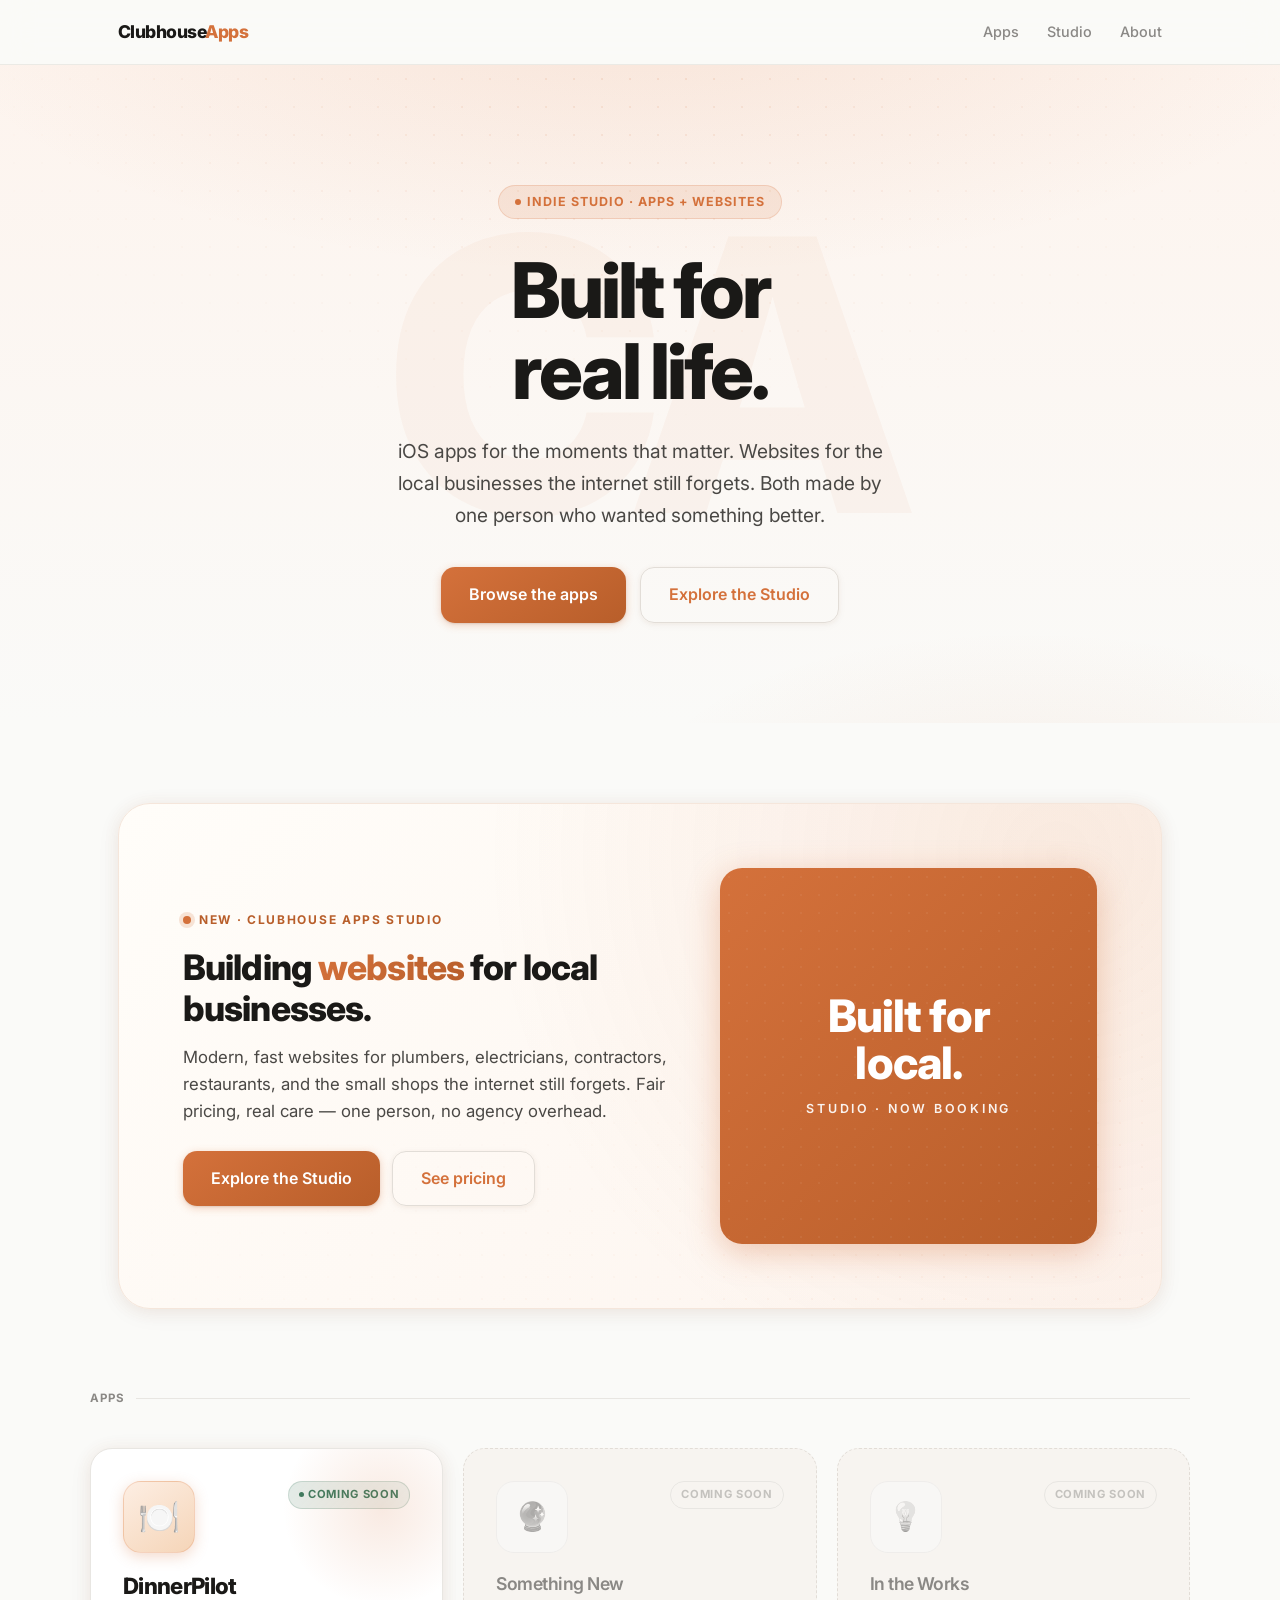
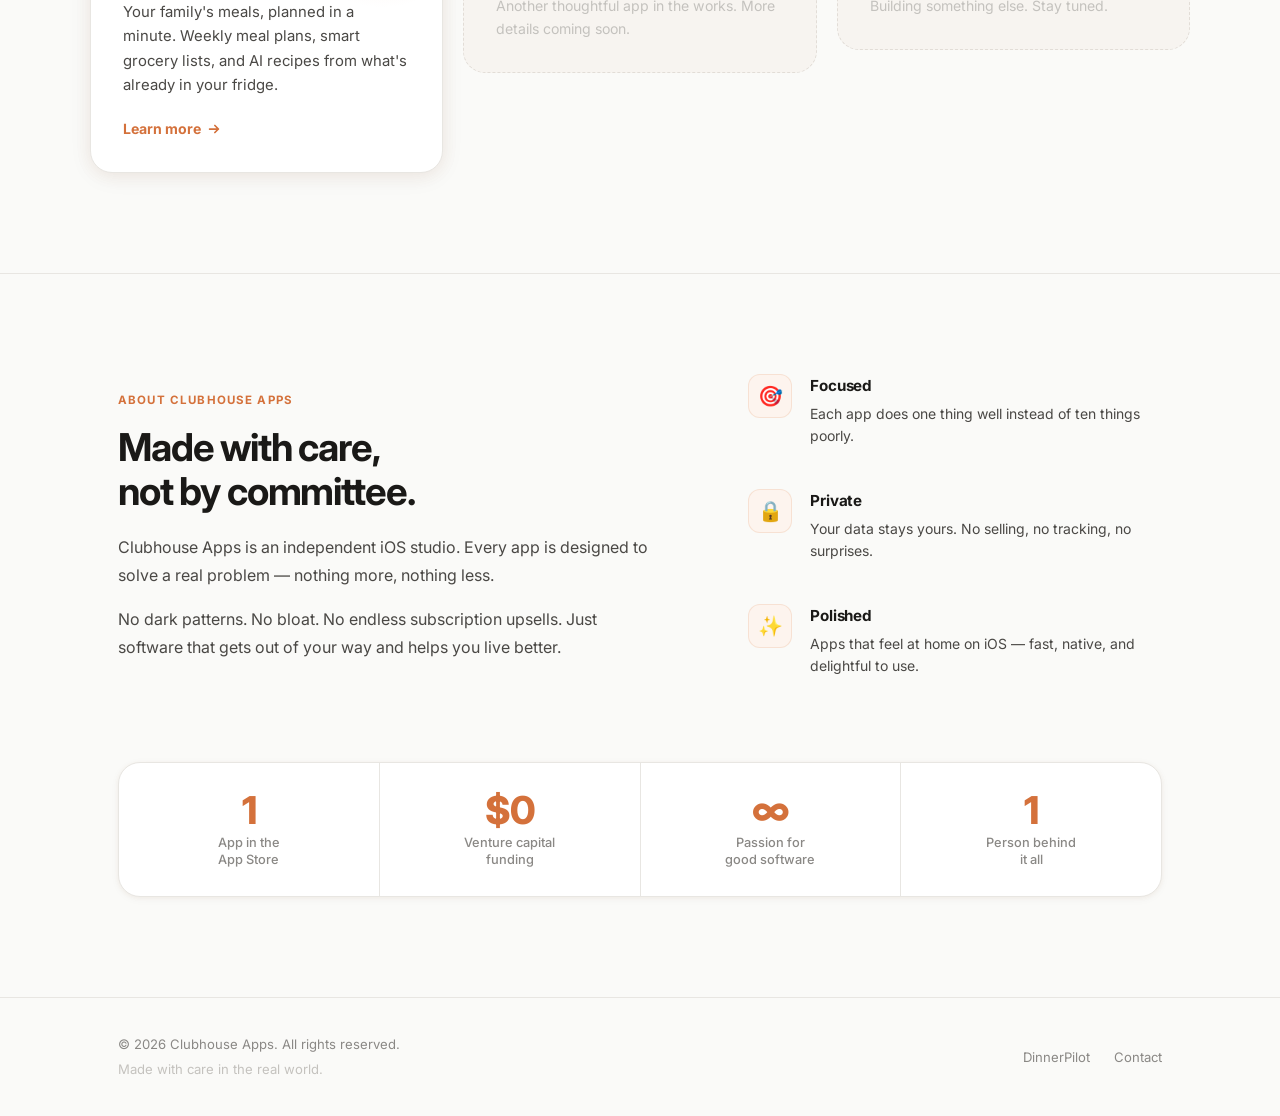
==== commit fe77d4e7: "Reframe homepage for dual identity — Apps + Studio as peers" ====
--- a/index.html
+++ b/index.html
@@ -336,6 +336,7 @@
       <a href="/" class="wordmark">Clubhouse<span>Apps</span></a>
       <div class="nav-links">
         <a href="#apps">Apps</a>
+        <a href="/studio/">Studio</a>
         <a href="#about">About</a>
       </div>
     </div>
@@ -345,61 +346,13 @@
   <section class="hero">
     <div class="hero-monogram">CA</div>
     <div class="hero-inner">
-      <div class="hero-eyebrow">Indie iOS Studio</div>
-      <h1 class="display">Apps built for<br>real life.</h1>
-      <p class="hero-sub">Simple, focused apps for the moments that matter — made by one person who wanted something better.</p>
-    </div>
-  </section>
-
-  <!-- Apps -->
-  <section id="apps" class="apps-section container">
-    <div class="section-label">
-      <span>Apps</span>
-    </div>
-    <div class="apps-grid">
-
-      <!-- DinnerPilot — live card -->
-      <a href="/dinnerpilot" class="card app-card app-card-live">
-        <div class="app-icon-wrap">
-          <div class="app-icon dp">🍽️</div>
-          <span class="badge badge-live">Coming Soon</span>
-        </div>
-        <div>
-          <h2>DinnerPilot</h2>
-          <p>Your family's meals, planned in a minute. Weekly meal plans, smart grocery lists, and AI recipes from what's already in your fridge.</p>
-        </div>
-        <span class="app-card-link">
-          Learn more
-          <svg width="14" height="14" fill="none" viewBox="0 0 16 16">
-            <path d="M3 8h10M9 4l4 4-4 4" stroke="currentColor" stroke-width="2" stroke-linecap="round" stroke-linejoin="round"/>
-          </svg>
-        </span>
-      </a>
-
-      <!-- Placeholder 2 -->
-      <div class="card app-card app-card-placeholder">
-        <div class="app-icon-wrap">
-          <div class="app-icon" style="font-size:28px;">🔮</div>
-          <span class="badge badge-soon">Coming Soon</span>
-        </div>
-        <div>
-          <h2>Something New</h2>
-          <p>Another thoughtful app in the works. More details coming soon.</p>
-        </div>
-      </div>
-
-      <!-- Placeholder 3 -->
-      <div class="card app-card app-card-placeholder">
-        <div class="app-icon-wrap">
-          <div class="app-icon" style="font-size:28px;">💡</div>
-          <span class="badge badge-soon">Coming Soon</span>
-        </div>
-        <div>
-          <h2>In the Works</h2>
-          <p>Building something else. Stay tuned.</p>
-        </div>
-      </div>
-
+      <div class="hero-eyebrow">Indie Studio · Apps + Websites</div>
+      <h1 class="display">Built for<br>real life.</h1>
+      <p class="hero-sub">iOS apps for the moments that matter. Websites for the local businesses the internet still forgets. Both made by one person who wanted something better.</p>
+      <div class="hero-actions" style="margin-top: 36px; display: flex; gap: 14px; justify-content: center; flex-wrap: wrap;">
+        <a href="#apps" class="btn btn-primary">Browse the apps</a>
+        <a href="/studio/" class="btn btn-outline">Explore the Studio</a>
+      </div>
     </div>
   </section>
 
@@ -531,8 +484,8 @@
             <span class="dot"></span>
             New · Clubhouse Apps Studio
           </span>
-          <h3>Also building <em>websites</em> for local businesses.</h3>
-          <p>Same shop, new service. Modern, fast websites for plumbers, electricians, contractors, restaurants, and the small shops the internet still forgets. Fair pricing — one person, no agency overhead.</p>
+          <h3>Building <em>websites</em> for local businesses.</h3>
+          <p>Modern, fast websites for plumbers, electricians, contractors, restaurants, and the small shops the internet still forgets. Fair pricing, real care — one person, no agency overhead.</p>
           <div class="promo-actions">
             <a href="studio/" class="btn btn-primary">Explore the Studio</a>
             <a href="studio/#pricing" class="btn btn-outline">See pricing</a>
@@ -545,6 +498,58 @@
           </div>
         </div>
       </div>
+    </div>
+  </section>
+
+  <!-- Apps -->
+  <section id="apps" class="apps-section container">
+    <div class="section-label">
+      <span>Apps</span>
+    </div>
+    <div class="apps-grid">
+
+      <!-- DinnerPilot — live card -->
+      <a href="/dinnerpilot" class="card app-card app-card-live">
+        <div class="app-icon-wrap">
+          <div class="app-icon dp">🍽️</div>
+          <span class="badge badge-live">Coming Soon</span>
+        </div>
+        <div>
+          <h2>DinnerPilot</h2>
+          <p>Your family's meals, planned in a minute. Weekly meal plans, smart grocery lists, and AI recipes from what's already in your fridge.</p>
+        </div>
+        <span class="app-card-link">
+          Learn more
+          <svg width="14" height="14" fill="none" viewBox="0 0 16 16">
+            <path d="M3 8h10M9 4l4 4-4 4" stroke="currentColor" stroke-width="2" stroke-linecap="round" stroke-linejoin="round"/>
+          </svg>
+        </span>
+      </a>
+
+      <!-- Placeholder 2 -->
+      <div class="card app-card app-card-placeholder">
+        <div class="app-icon-wrap">
+          <div class="app-icon" style="font-size:28px;">🔮</div>
+          <span class="badge badge-soon">Coming Soon</span>
+        </div>
+        <div>
+          <h2>Something New</h2>
+          <p>Another thoughtful app in the works. More details coming soon.</p>
+        </div>
+      </div>
+
+      <!-- Placeholder 3 -->
+      <div class="card app-card app-card-placeholder">
+        <div class="app-icon-wrap">
+          <div class="app-icon" style="font-size:28px;">💡</div>
+          <span class="badge badge-soon">Coming Soon</span>
+        </div>
+        <div>
+          <h2>In the Works</h2>
+          <p>Building something else. Stay tuned.</p>
+        </div>
+      </div>
+
     </div>
   </section>
 
